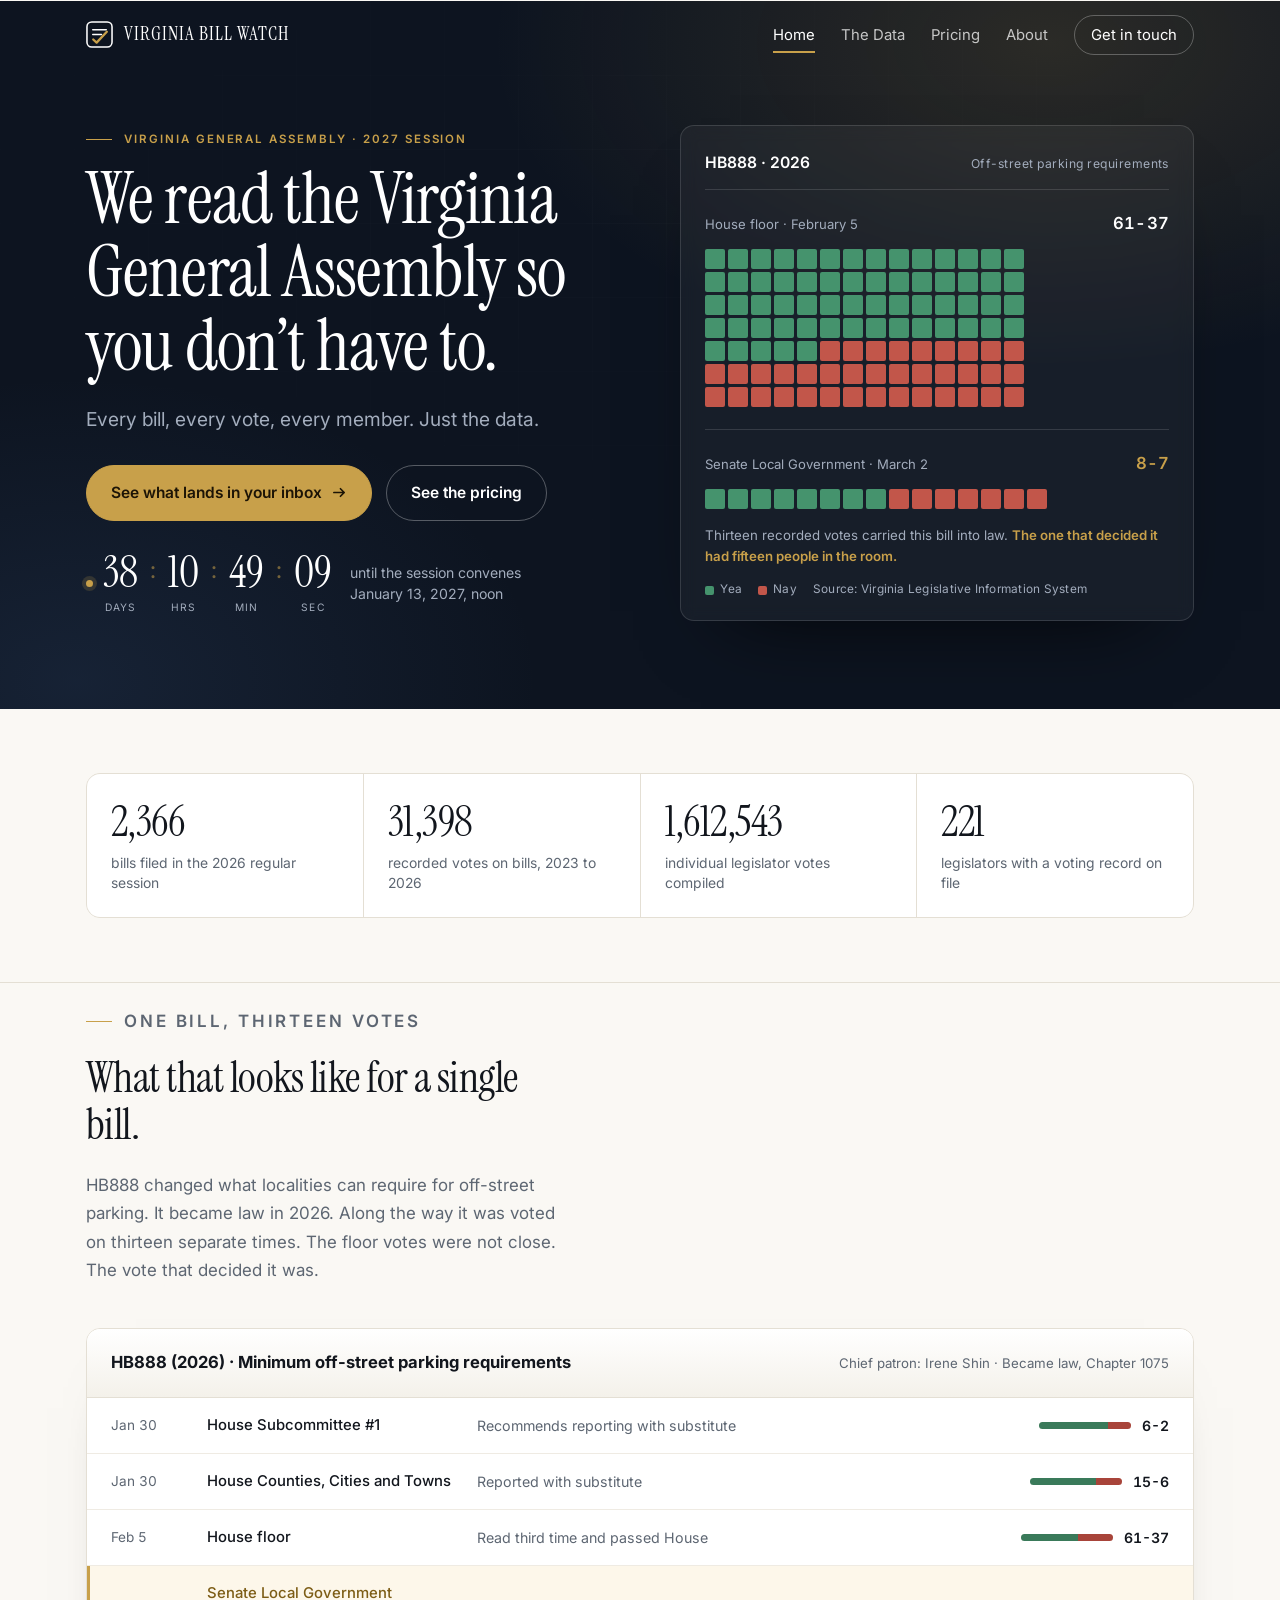
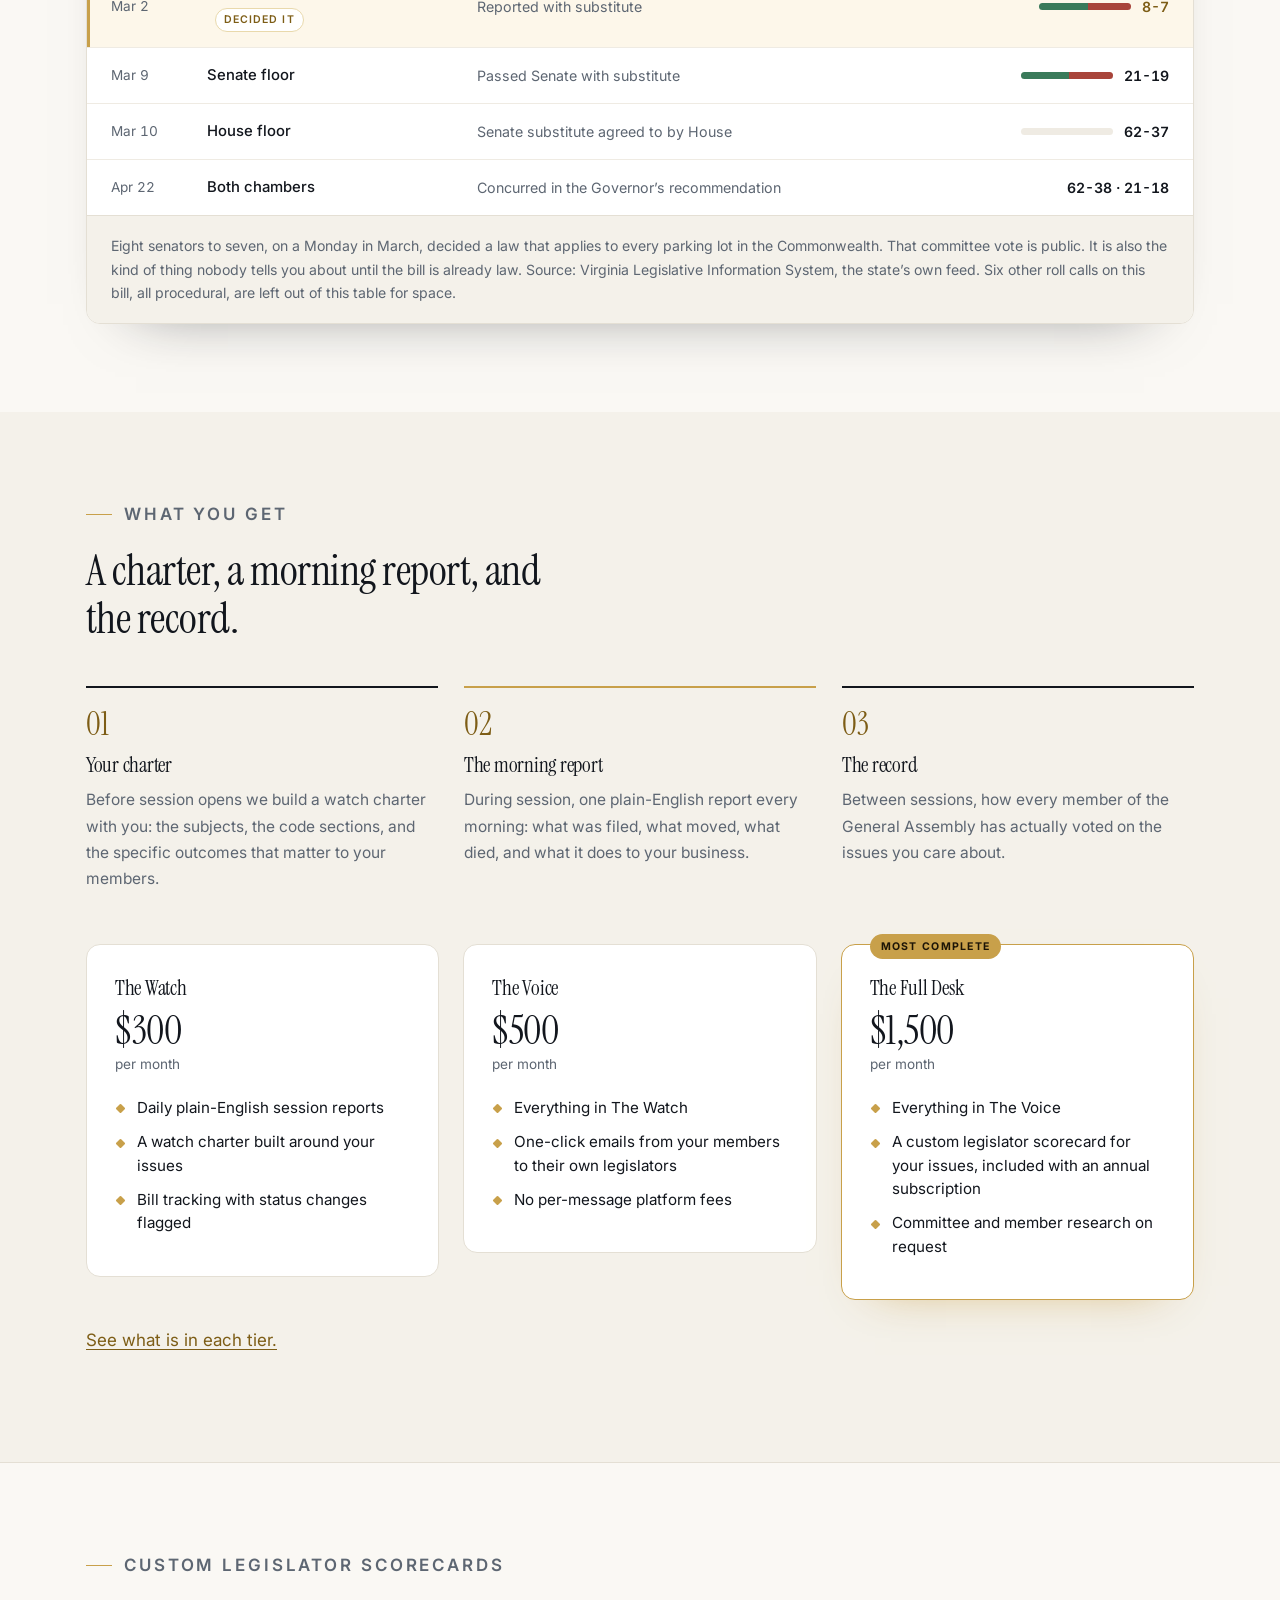
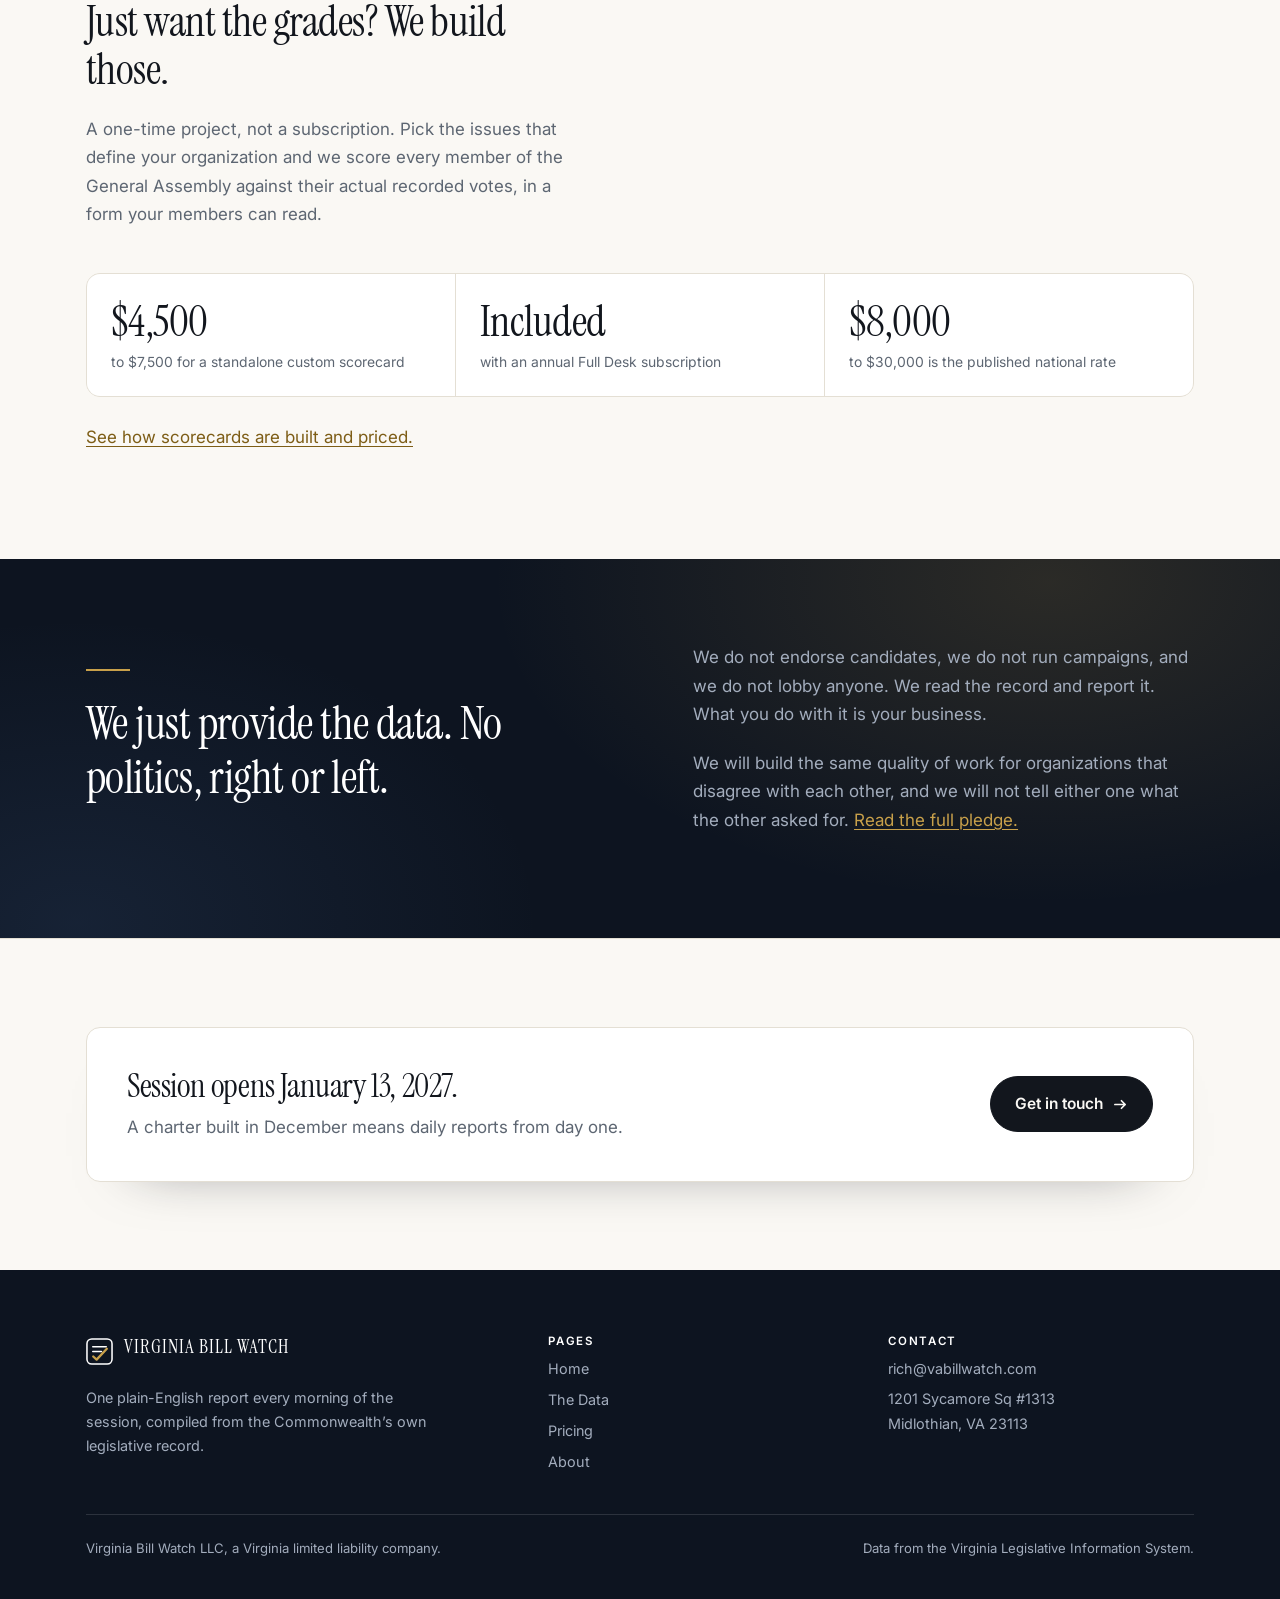
==== index.html @ e074b282 "Virginia Bill Watch website" ====
<!DOCTYPE html>
<html lang="en">
<head>
<meta charset="utf-8">
<meta name="viewport" content="width=device-width, initial-scale=1">
<title>Virginia Bill Watch</title>
<meta name="description" content="A plain-English report every morning of the session. Every bill, every vote, every member, compiled from the state's own legislative feed.">
<link rel="icon" href="data:image/svg+xml,%3Csvg xmlns='http://www.w3.org/2000/svg' viewBox='0 0 28 28'%3E%3Crect width='28' height='28' rx='6' fill='%230d1420'/%3E%3Cpath d='M7.5 14.6 L11.5 18.6 L21 8.6' fill='none' stroke='%23c8a04a' stroke-width='2.8' stroke-linecap='round' stroke-linejoin='round'/%3E%3C/svg%3E">
<link rel="preconnect" href="https://fonts.googleapis.com">
<link rel="preconnect" href="https://fonts.gstatic.com" crossorigin>
<link href="https://fonts.googleapis.com/css2?family=Instrument+Serif:ital@0;1&family=Inter:wght@400;500;600;700&display=swap" rel="stylesheet">
<link rel="stylesheet" href="style.css?v=2">
</head>
<body>

<header class="site-head">
  <div class="wrap">
    <a class="brand" href="index.html">
      <svg width="27" height="27" viewBox="0 0 28 28" aria-hidden="true">
        <rect x="1" y="1" width="26" height="26" rx="5" fill="none" stroke="currentColor" stroke-width="1.6"/>
        <line x1="7" y1="9" x2="21" y2="9" stroke="currentColor" stroke-width="1.6" stroke-linecap="round"/>
        <line x1="7" y1="14" x2="16" y2="14" stroke="currentColor" stroke-width="1.6" stroke-linecap="round"/>
        <path d="M7.5 19.2 L11 22.4 L21.6 11.2" fill="none" stroke="#c8a04a" stroke-width="2.4" stroke-linecap="round" stroke-linejoin="round"/>
      </svg>
      <p class="wordmark">Virginia Bill Watch</p>
    </a>
    <nav class="site-nav" aria-label="Main">
      <a href="index.html" aria-current="page">Home</a>
      <a href="data.html">The Data</a>
      <a href="pricing.html">Pricing</a>
      <a href="about.html" class="nav-hide">About</a>
      <a href="mailto:rich@vabillwatch.com" class="nav-cta">Get in touch</a>
    </nav>
  </div>
</header>

<section class="hero">
  <div class="wrap">
    <div class="hero-grid">

      <div>
        <p class="eyebrow" data-reveal style="--d:0">Virginia General Assembly &middot; 2027 session</p>
        <h1 data-reveal style="--d:1">We read the Virginia General Assembly so you don&rsquo;t have to.</h1>
        <p class="lede" data-reveal style="--d:2">Every bill, every vote, every member. Just the data.</p>

        <div class="hero-actions" data-reveal style="--d:3">
          <a class="button" href="data.html">See what lands in your inbox
            <svg width="15" height="15" viewBox="0 0 16 16" aria-hidden="true"><path d="M2 8h11M9 4l4 4-4 4" fill="none" stroke="currentColor" stroke-width="1.8" stroke-linecap="round" stroke-linejoin="round"/></svg>
          </a>
          <a class="button button--ghost" href="pricing.html">See the pricing</a>
        </div>

        <div class="countdown countdown--big" data-reveal style="--d:4">
          <span class="dot" aria-hidden="true"></span>
          <span class="countdown-days" data-gavel="2027-01-13T12:00:00-05:00" role="timer">
            <span class="tick-cell"><b data-t="d">&nbsp;</b><i>days</i></span>
            <span class="tick-sep" aria-hidden="true">:</span>
            <span class="tick-cell"><b data-t="h">&nbsp;</b><i>hrs</i></span>
            <span class="tick-sep" aria-hidden="true">:</span>
            <span class="tick-cell"><b data-t="m">&nbsp;</b><i>min</i></span>
            <span class="tick-sep" aria-hidden="true">:</span>
            <span class="tick-cell"><b data-t="s">&nbsp;</b><i>sec</i></span>
            <span class="tick-caption">until the session convenes<br>January 13, 2027, noon</span>
          </span>
        </div>
      </div>

      <div class="votecard" data-reveal style="--d:3">
        <div class="votecard-head">
          <strong>HB888 &middot; 2026</strong>
          <span>Off-street parking requirements</span>
        </div>

        <div class="vote-block">
          <div class="vb-top">
            <span class="vb-where">House floor &middot; February 5</span>
            <span class="vb-tally">61-37</span>
          </div>
          <div class="wall wall--big" data-yea="61" data-nay="37" role="img"
               aria-label="House floor vote: 61 yea, 37 nay"></div>
        </div>

        <div class="vote-block is-decisive">
          <div class="vb-top">
            <span class="vb-where">Senate Local Government &middot; March 2</span>
            <span class="vb-tally">8-7</span>
          </div>
          <div class="wall wall--small" data-yea="8" data-nay="7" role="img"
               aria-label="Senate Local Government committee vote: 8 yea, 7 nay"></div>
        </div>

        <p class="vote-note">Thirteen recorded votes carried this bill into law.
          <b>The one that decided it had fifteen people in the room.</b></p>

        <div class="vote-key">
          <span><i style="background:#45936d" aria-hidden="true"></i>Yea</span>
          <span><i style="background:#c2564a" aria-hidden="true"></i>Nay</span>
          <span>Source: Virginia Legislative Information System</span>
        </div>
      </div>

    </div>
  </div>
</section>

<section class="band band--paper band--tight">
  <div class="wrap">
    <div class="stats" data-reveal>
      <div class="stat"><b data-count="2366">2,366</b><span>bills filed in the 2026 regular session</span></div>
      <div class="stat"><b data-count="31398">31,398</b><span>recorded votes on bills, 2023 to 2026</span></div>
      <div class="stat"><b data-count="1612543">1,612,543</b><span>individual legislator votes compiled</span></div>
      <div class="stat"><b data-count="221">221</b><span>legislators with a voting record on file</span></div>
    </div>
  </div>
</section>

<section class="band band--paper" style="padding-top:24px">
  <div class="wrap">

    <div class="section-head" data-reveal>
      <p class="eyebrow">One bill, thirteen votes</p>
      <h2>What that looks like for a single bill.</h2>
      <p>HB888 changed what localities can require for off-street parking. It became
      law in 2026. Along the way it was voted on thirteen separate times. The floor
      votes were not close. The vote that decided it was.</p>
    </div>

    <div class="ledger" data-reveal>
      <div class="ledger-head">
        <strong>HB888 (2026) &middot; Minimum off-street parking requirements</strong>
        <span>Chief patron: Irene Shin &middot; Became law, Chapter 1075</span>
      </div>

      <div class="lrow">
        <span class="l-date">Jan 30</span>
        <span class="l-where">House Subcommittee #1</span>
        <span class="l-what">Recommends reporting with substitute</span>
        <span class="l-vote"><span class="bar"><i class="y" style="--w:75%"></i><i class="n" style="--w:25%"></i></span><span class="l-num">6-2</span></span>
      </div>

      <div class="lrow">
        <span class="l-date">Jan 30</span>
        <span class="l-where">House Counties, Cities and Towns</span>
        <span class="l-what">Reported with substitute</span>
        <span class="l-vote"><span class="bar"><i class="y" style="--w:71.4%"></i><i class="n" style="--w:28.6%"></i></span><span class="l-num">15-6</span></span>
      </div>

      <div class="lrow">
        <span class="l-date">Feb 5</span>
        <span class="l-where">House floor</span>
        <span class="l-what">Read third time and passed House</span>
        <span class="l-vote"><span class="bar"><i class="y" style="--w:62.2%"></i><i class="n" style="--w:37.8%"></i></span><span class="l-num">61-37</span></span>
      </div>

      <div class="lrow is-decisive">
        <span class="l-date">Mar 2</span>
        <span class="l-where">Senate Local Government <span class="l-flag">Decided it</span></span>
        <span class="l-what">Reported with substitute</span>
        <span class="l-vote"><span class="bar"><i class="y" style="--w:53.3%"></i><i class="n" style="--w:46.7%"></i></span><span class="l-num">8-7</span></span>
      </div>

      <div class="lrow">
        <span class="l-date">Mar 9</span>
        <span class="l-where">Senate floor</span>
        <span class="l-what">Passed Senate with substitute</span>
        <span class="l-vote"><span class="bar"><i class="y" style="--w:52.5%"></i><i class="n" style="--w:47.5%"></i></span><span class="l-num">21-19</span></span>
      </div>

      <div class="lrow">
        <span class="l-date">Mar 10</span>
        <span class="l-where">House floor</span>
        <span class="l-what">Senate substitute agreed to by House</span>
        <span class="l-vote"><span class="bar"><i class="y" style="--w:62.6%"></i><i class="n" style="--w:37.4%"></i></span><span class="l-num">62-37</span></span>
      </div>

      <div class="lrow">
        <span class="l-date">Apr 22</span>
        <span class="l-where">Both chambers</span>
        <span class="l-what">Concurred in the Governor&rsquo;s recommendation</span>
        <span class="l-vote"><span class="l-num">62-38 &middot; 21-18</span></span>
      </div>

      <p class="ledger-note">Eight senators to seven, on a Monday in March, decided a
      law that applies to every parking lot in the Commonwealth. That committee vote
      is public. It is also the kind of thing nobody tells you about until the bill is
      already law. Source: Virginia Legislative Information System, the state&rsquo;s own
      feed. Six other roll calls on this bill, all procedural, are left out of this
      table for space.</p>
    </div>

  </div>
</section>

<section class="band band--panel">
  <div class="wrap">

    <div class="section-head" data-reveal>
      <p class="eyebrow">What you get</p>
      <h2>A charter, a morning report, and the record.</h2>
    </div>

    <div class="steps">
      <div class="step" data-reveal style="--d:0">
        <span class="step-n">01</span>
        <h3>Your charter</h3>
        <p>Before session opens we build a watch charter with you: the subjects, the
        code sections, and the specific outcomes that matter to your members.</p>
      </div>
      <div class="step" data-reveal style="--d:1">
        <span class="step-n">02</span>
        <h3>The morning report</h3>
        <p>During session, one plain-English report every morning: what was filed,
        what moved, what died, and what it does to your business.</p>
      </div>
      <div class="step" data-reveal style="--d:2">
        <span class="step-n">03</span>
        <h3>The record</h3>
        <p>Between sessions, how every member of the General Assembly has actually
        voted on the issues you care about.</p>
      </div>
    </div>

    <div class="tiers" style="margin-top:52px">
      <div class="tier" data-reveal style="--d:0">
        <h3>The Watch</h3>
        <span class="price">$300</span>
        <span class="per">per month</span>
        <ul>
          <li>Daily plain-English session reports</li>
          <li>A watch charter built around your issues</li>
          <li>Bill tracking with status changes flagged</li>
        </ul>
      </div>
      <div class="tier" data-reveal style="--d:1">
        <h3>The Voice</h3>
        <span class="price">$500</span>
        <span class="per">per month</span>
        <ul>
          <li>Everything in The Watch</li>
          <li>One-click emails from your members to their own legislators</li>
          <li>No per-message platform fees</li>
        </ul>
      </div>
      <div class="tier feature" data-reveal style="--d:2">
        <h3>The Full Desk</h3>
        <span class="price">$1,500</span>
        <span class="per">per month</span>
        <ul>
          <li>Everything in The Voice</li>
          <li>A custom legislator scorecard for your issues, included with an annual subscription</li>
          <li>Committee and member research on request</li>
        </ul>
      </div>
    </div>

    <p style="margin-top:26px" data-reveal><a href="pricing.html">See what is in each tier.</a></p>

  </div>
</section>

<section class="band band--paper">
  <div class="wrap">
    <div class="section-head" data-reveal>
      <p class="eyebrow">Custom legislator scorecards</p>
      <h2>Just want the grades? We build those.</h2>
      <p>A one-time project, not a subscription. Pick the issues that define your
      organization and we score every member of the General Assembly against their
      actual recorded votes, in a form your members can read.</p>
    </div>

    <div class="stats" data-reveal>
      <div class="stat"><b>$4,500</b><span>to $7,500 for a standalone custom scorecard</span></div>
      <div class="stat"><b>Included</b><span>with an annual Full Desk subscription</span></div>
      <div class="stat"><b>$8,000</b><span>to $30,000 is the published national rate</span></div>
    </div>

    <p style="margin-top:26px" data-reveal><a href="pricing.html">See how scorecards are built and priced.</a></p>
  </div>
</section>

<section class="band band--dark">
  <div class="wrap">
    <div class="pledge-grid">
      <div data-reveal>
        <div class="pledge-rule"></div>
        <p class="pledge-quote">We just provide the data. No politics, right or left.</p>
      </div>
      <div data-reveal style="--d:1">
        <p class="pledge-body">We do not endorse candidates, we do not run campaigns,
        and we do not lobby anyone. We read the record and report it. What you do with
        it is your business.</p>
        <p class="pledge-body">We will build the same quality of work for organizations
        that disagree with each other, and we will not tell either one what the other
        asked for. <a href="about.html">Read the full pledge.</a></p>
      </div>
    </div>
  </div>
</section>

<section class="band band--paper">
  <div class="wrap">
    <div class="cta-band" data-reveal>
      <div>
        <h2>Session opens January 13, 2027.</h2>
        <p>A charter built in December means daily reports from day one.</p>
      </div>
      <div><a class="button button--ink" href="mailto:rich@vabillwatch.com">Get in touch
        <svg width="15" height="15" viewBox="0 0 16 16" aria-hidden="true"><path d="M2 8h11M9 4l4 4-4 4" fill="none" stroke="currentColor" stroke-width="1.8" stroke-linecap="round" stroke-linejoin="round"/></svg>
      </a></div>
    </div>
  </div>
</section>

<footer class="site-foot">
  <div class="wrap">
    <div class="foot-grid">
      <div>
        <a class="brand" href="index.html">
          <svg width="27" height="27" viewBox="0 0 28 28" aria-hidden="true">
            <rect x="1" y="1" width="26" height="26" rx="5" fill="none" stroke="currentColor" stroke-width="1.6"/>
            <line x1="7" y1="9" x2="21" y2="9" stroke="currentColor" stroke-width="1.6" stroke-linecap="round"/>
            <line x1="7" y1="14" x2="16" y2="14" stroke="currentColor" stroke-width="1.6" stroke-linecap="round"/>
            <path d="M7.5 19.2 L11 22.4 L21.6 11.2" fill="none" stroke="#c8a04a" stroke-width="2.4" stroke-linecap="round" stroke-linejoin="round"/>
          </svg>
          <p class="wordmark">Virginia Bill Watch</p>
        </a>
        <p>One plain-English report every morning of the session, compiled from
        the Commonwealth&rsquo;s own legislative record.</p>
      </div>
      <div>
        <p class="foot-title">Pages</p>
        <div class="foot-nav">
          <a href="index.html">Home</a>
          <a href="data.html">The Data</a>
          <a href="pricing.html">Pricing</a>
          <a href="about.html">About</a>
        </div>
      </div>
      <div>
        <p class="foot-title">Contact</p>
        <p><a href="mailto:rich@vabillwatch.com">rich@vabillwatch.com</a></p>
        <p>1201 Sycamore Sq #1313<br>Midlothian, VA 23113</p>
      </div>
    </div>
    <div class="foot-legal">
      <span>Virginia Bill Watch LLC, a Virginia limited liability company.</span>
      <span>Data from the Virginia Legislative Information System.</span>
    </div>
  </div>
</footer>

<script src="app.js" defer></script>
</body>
</html>
---- style.css ----
/* Virginia Bill Watch
   Hand-built design system. No frameworks, no templates.
   Ink and parchment, capitol brass, and the roll call in green and red. */

:root {
  /* surfaces */
  --navy:     #0d1420;
  --navy-2:   #131c2a;
  --paper:    #faf8f4;
  --panel:    #ffffff;
  --panel-2:  #f4f1ea;

  /* ink */
  --ink:      #12161d;
  --ink-2:    #333c49;
  --muted:    #5d6672;
  --on-dark:  #eef1f6;
  --muted-d:  #a3adbd;

  /* lines */
  --line:     #e4dfd4;
  --line-2:   #efebe3;
  --line-d:   rgba(255,255,255,0.13);

  /* accent */
  --brass:    #c8a04a;
  --brass-lo: #e9d9ac;
  --brass-ink:#7d5d16;

  /* the vote */
  --yea:      #3a7a5a;
  --nay:      #a8443a;

  --measure:  66ch;
  --maxw:     1160px;
  --r:        14px;
  --r-sm:     8px;
  --ease:     cubic-bezier(.22,.61,.36,1);
  --head-h:   70px;
}

*, *::before, *::after { box-sizing: border-box; }
html { -webkit-text-size-adjust: 100%; scroll-behavior: smooth; }

body {
  margin: 0;
  background: var(--paper);
  color: var(--ink);
  font-family: Inter, -apple-system, BlinkMacSystemFont, "Segoe UI", Helvetica, Arial, sans-serif;
  font-size: 17px;
  line-height: 1.68;
  -webkit-font-smoothing: antialiased;
  text-rendering: optimizeLegibility;
}

.display, h1, h2, h3, .wordmark, .price, .stat b, .step-n, .pledge-quote {
  font-family: "Instrument Serif", "Source Serif 4", Georgia, "Times New Roman", serif;
  font-weight: 400;
  letter-spacing: -0.012em;
}

h1 { font-size: clamp(2.7rem, 6.1vw, 4.5rem); line-height: 1.02; margin: 0 0 0.32em; }
h2 { font-size: clamp(1.95rem, 3.5vw, 2.7rem); line-height: 1.1;  margin: 0 0 0.5em; }
h3 { font-size: 1.34rem; line-height: 1.25; margin: 0 0 0.4em; }

p, ul, ol { max-width: var(--measure); }
p { margin: 0 0 1.15em; }

a { color: var(--brass-ink); text-decoration: underline; text-underline-offset: 3px; text-decoration-thickness: 1px; transition: color .2s var(--ease); }
a:hover { color: var(--ink); }
:focus-visible { outline: 2px solid var(--brass); outline-offset: 3px; border-radius: 3px; }

.wrap { width: 100%; max-width: var(--maxw); margin: 0 auto; padding: 0 26px; }
.narrow { max-width: 760px; }

.eyebrow {
  display: flex; align-items: center; gap: 12px;
  font-family: Inter, sans-serif;
  font-size: 0.72rem; font-weight: 600;
  letter-spacing: 0.17em; text-transform: uppercase;
  color: var(--brass-ink);
  margin: 0 0 1.1em;
}
.eyebrow::before { content: ""; width: 26px; height: 1px; background: var(--brass); flex: none; }
.on-dark .eyebrow, .hero .eyebrow, .pagehead .eyebrow { color: var(--brass); }

.lede { font-size: 1.2rem; line-height: 1.55; color: var(--muted); max-width: 54ch; }
.hero .lede, .pagehead .lede { color: var(--muted-d); }

/* ============ header ============ */

.site-head {
  position: sticky; top: 0; z-index: 60;
  background: transparent;
  border-bottom: 1px solid transparent;
  transition: background .35s var(--ease), border-color .35s var(--ease), box-shadow .35s var(--ease);
}
.site-head .wrap {
  height: var(--head-h);
  display: flex; align-items: center; justify-content: space-between; gap: 20px;
}
.site-head.is-stuck {
  background: rgba(250,248,244,0.88);
  -webkit-backdrop-filter: saturate(180%) blur(12px);
  backdrop-filter: saturate(180%) blur(12px);
  border-bottom-color: var(--line);
  box-shadow: 0 10px 30px -26px rgba(18,22,29,.5);
}

.brand { display: flex; align-items: center; gap: 11px; text-decoration: none; color: #fff; transition: color .35s var(--ease); }
.site-head.is-stuck .brand { color: var(--ink); }
.brand:hover { color: inherit; }
.brand svg { display: block; flex: none; }
.wordmark { margin: 0; font-size: 1.16rem; letter-spacing: 0.055em; text-transform: uppercase; }

.site-nav { display: flex; align-items: center; gap: 26px; font-size: 0.93rem; }
.site-nav a { color: rgba(255,255,255,0.74); text-decoration: none; position: relative; padding: 4px 0; transition: color .25s var(--ease); }
.site-nav a::after {
  content: ""; position: absolute; left: 0; right: 0; bottom: -2px; height: 2px;
  background: var(--brass); transform: scaleX(0); transform-origin: left;
  transition: transform .3s var(--ease);
}
.site-nav a:hover { color: #fff; }
.site-nav a:hover::after, .site-nav a[aria-current="page"]::after { transform: scaleX(1); }
.site-nav a[aria-current="page"] { color: #fff; }
.site-head.is-stuck .site-nav a { color: var(--muted); }
.site-head.is-stuck .site-nav a:hover,
.site-head.is-stuck .site-nav a[aria-current="page"] { color: var(--ink); }
.site-nav .nav-cta {
  border: 1px solid rgba(255,255,255,0.28); border-radius: 100px; padding: 7px 16px; color: #fff;
  transition: background .25s var(--ease), border-color .25s var(--ease), color .25s var(--ease);
}
.site-nav .nav-cta::after { display: none; }
.site-nav .nav-cta:hover { background: var(--brass); border-color: var(--brass); color: #1c1406; }
.site-head.is-stuck .nav-cta { border-color: var(--line); color: var(--ink); }
.site-head.is-stuck .nav-cta:hover { background: var(--ink); border-color: var(--ink); color: var(--paper); }

/* ============ dark bands ============ */

.hero, .pagehead, .band--dark, .site-foot {
  background: var(--navy);
  color: var(--on-dark);
  position: relative;
  overflow: hidden;
}
.hero::before, .pagehead::before, .band--dark::before {
  content: ""; position: absolute; inset: 0; pointer-events: none;
  background:
    radial-gradient(900px 520px at 82% 6%, rgba(200,160,74,0.16), transparent 62%),
    radial-gradient(700px 460px at 6% 96%, rgba(80,120,180,0.14), transparent 66%);
}
.hero::after, .pagehead::after {
  content: ""; position: absolute; inset: 0; pointer-events: none; opacity: .5;
  background-image:
    linear-gradient(rgba(255,255,255,.028) 1px, transparent 1px),
    linear-gradient(90deg, rgba(255,255,255,.028) 1px, transparent 1px);
  background-size: 74px 74px;
  -webkit-mask-image: radial-gradient(80% 70% at 50% 30%, #000, transparent 78%);
  mask-image: radial-gradient(80% 70% at 50% 30%, #000, transparent 78%);
}
.hero .wrap, .pagehead .wrap, .band--dark .wrap { position: relative; z-index: 1; }
.hero h1, .pagehead h1, .band--dark h2 { color: #fff; }

.hero { padding: calc(var(--head-h) + 54px) 0 88px; margin-top: calc(var(--head-h) * -1); }
.pagehead { padding: calc(var(--head-h) + 52px) 0 62px; margin-top: calc(var(--head-h) * -1); }
.pagehead h1 { max-width: 20ch; }

.hero-grid { display: grid; grid-template-columns: 1.02fr 0.98fr; gap: 60px; align-items: center; }
.hero h1 { max-width: 15ch; }

.hero-actions { display: flex; flex-wrap: wrap; gap: 14px; margin: 30px 0 22px; }

.button {
  display: inline-flex; align-items: center; gap: 10px;
  background: var(--brass); color: #1c1406;
  padding: 14px 24px; border-radius: 100px;
  font-size: 0.97rem; font-weight: 600; text-decoration: none;
  border: 1px solid var(--brass);
  transition: transform .25s var(--ease), box-shadow .25s var(--ease), background .25s var(--ease);
}
.button:hover { background: #d9b463; color: #1c1406; transform: translateY(-2px); box-shadow: 0 14px 28px -16px rgba(200,160,74,.75); }
.button svg { transition: transform .25s var(--ease); }
.button:hover svg { transform: translateX(3px); }
.button--ghost { background: transparent; color: #fff; border-color: rgba(255,255,255,0.3); }
.button--ghost:hover { background: rgba(255,255,255,0.08); color: #fff; border-color: rgba(255,255,255,0.55); box-shadow: none; }
.button--ink { background: var(--ink); border-color: var(--ink); color: var(--paper); }
.button--ink:hover { background: var(--brass-ink); border-color: var(--brass-ink); color: #fff; box-shadow: 0 14px 28px -18px rgba(18,22,29,.8); }

.countdown {
  font-size: 0.9rem; color: var(--muted-d);
  display: flex; align-items: center; gap: 10px; flex-wrap: wrap;
}
.countdown .dot { width: 7px; height: 7px; border-radius: 50%; background: var(--brass); flex: none; box-shadow: 0 0 0 4px rgba(200,160,74,.18); }
.countdown b { color: #fff; font-weight: 600; font-variant-numeric: tabular-nums; }
.countdown-days::before { content: "\00B7"; margin-right: 8px; opacity: .55; }

.countdown--big { margin-top: 30px; align-items: center; }
.countdown--big .countdown-days { display: flex; align-items: center; gap: 12px; flex-wrap: wrap; }
.countdown--big .countdown-days::before { display: none; }
.tick-cell { display: flex; flex-direction: column; align-items: center; min-width: 2.1em; }
.tick-cell b {
  font-family: "Instrument Serif", "Source Serif 4", Georgia, "Times New Roman", serif;
  font-weight: 400; font-size: clamp(2rem, 3.4vw, 2.9rem); line-height: 1;
}
.tick-cell i { font-style: normal; font-size: 0.64rem; letter-spacing: 0.1em; text-transform: uppercase; color: var(--muted-d); margin-top: 5px; }
.tick-sep { color: var(--brass); opacity: 0.55; font-size: 1.5rem; align-self: flex-start; line-height: 1.6; }
.countdown--big .tick-caption { font-size: 0.88rem; line-height: 1.45; margin-left: 6px; }

/* ============ the vote card (signature) ============ */

.votecard {
  background: rgba(255,255,255,0.045);
  border: 1px solid var(--line-d);
  border-radius: var(--r);
  padding: 24px 24px 20px;
  -webkit-backdrop-filter: blur(8px); backdrop-filter: blur(8px);
  box-shadow: 0 40px 80px -50px rgba(0,0,0,.9);
}
.votecard-head { display: flex; justify-content: space-between; align-items: baseline; gap: 14px; border-bottom: 1px solid var(--line-d); padding-bottom: 13px; margin-bottom: 20px; }
.votecard-head strong { font-size: 0.98rem; color: #fff; font-weight: 600; white-space: nowrap; }
.votecard-head span { font-size: 0.76rem; color: var(--muted-d); letter-spacing: .04em; }

.vote-block + .vote-block { margin-top: 22px; padding-top: 20px; border-top: 1px solid var(--line-d); }
.vote-block .vb-top { display: flex; justify-content: space-between; align-items: baseline; gap: 12px; margin-bottom: 11px; }
.vote-block .vb-where { font-size: 0.82rem; color: var(--muted-d); }
.vote-block .vb-tally { font-size: 1.04rem; font-weight: 600; color: #fff; font-variant-numeric: tabular-nums; letter-spacing: .01em; }
.vote-block.is-decisive .vb-tally { color: var(--brass); }

.wall { --sq: 20px; display: grid; gap: 3px; width: -moz-fit-content; width: fit-content; }
.wall i {
  display: block; width: var(--sq); height: var(--sq); border-radius: 2px;
  opacity: 0; transform: scale(.55);
  transition: opacity .32s var(--ease), transform .32s var(--ease);
  transition-delay: calc(var(--i, 0) * 9ms);
}
.wall.is-in i { opacity: 1; transform: none; }
.wall i.y { background: #45936d; }
.wall i.n { background: #c2564a; }
.wall i.o { background: rgba(255,255,255,0.16); }
.wall--big   { grid-template-columns: repeat(14, var(--sq)); }
.wall--small { grid-template-columns: repeat(15, var(--sq)); }

.vote-note { font-size: 0.83rem; color: var(--muted-d); margin: 16px 0 0; max-width: none; line-height: 1.55; }
.vote-note b { color: var(--brass); font-weight: 600; }

.vote-key { display: flex; gap: 16px; flex-wrap: wrap; font-size: 0.74rem; color: var(--muted-d); margin-top: 14px; letter-spacing: .02em; }
.vote-key span { display: flex; align-items: center; gap: 6px; }
.vote-key i { width: 9px; height: 9px; border-radius: 2px; display: block; }

/* ============ bands + sections ============ */

.band { padding: 88px 0; }
.band--paper { background: var(--paper); }
.band--panel { background: var(--panel-2); }
.band--dark { padding: 84px 0; }
.band--tight { padding: 64px 0; }
.band + .band--paper { border-top: 1px solid var(--line); }

.section-head { max-width: 44ch; margin-bottom: 44px; }
.section-head p { color: var(--muted); font-size: 1.06rem; }

/* ============ stats ============ */

.stats {
  display: grid; grid-template-columns: repeat(auto-fit, minmax(200px, 1fr));
  gap: 1px; background: var(--line);
  border: 1px solid var(--line); border-radius: var(--r); overflow: hidden;
}
.stat { background: var(--panel); padding: 26px 24px 24px; }
.stat b { display: block; font-size: 2.7rem; line-height: 1; font-variant-numeric: tabular-nums; color: var(--ink); }
.stat span { display: block; font-size: 0.87rem; color: var(--muted); margin-top: 9px; line-height: 1.45; }
.band--dark .stats, .hero .stats { background: var(--line-d); border-color: var(--line-d); }
.band--dark .stat, .hero .stat { background: rgba(255,255,255,0.035); }
.band--dark .stat b, .hero .stat b { color: #fff; }
.band--dark .stat span, .hero .stat span { color: var(--muted-d); }

/* ============ the ledger ============ */

.ledger {
  background: var(--panel); border: 1px solid var(--line);
  border-radius: var(--r); overflow: hidden;
  box-shadow: 0 30px 60px -50px rgba(18,22,29,.6);
}
.ledger-head {
  display: flex; flex-wrap: wrap; justify-content: space-between; align-items: baseline; gap: 8px 20px;
  padding: 20px 24px; border-bottom: 1px solid var(--line); background: linear-gradient(var(--panel), var(--panel-2));
}
.ledger-head strong { font-size: 1.04rem; }
.ledger-head span { font-size: 0.83rem; color: var(--muted); }

.lrow {
  display: grid; grid-template-columns: 76px minmax(190px, 250px) 1fr 176px; gap: 20px;
  align-items: center; padding: 15px 24px;
  border-bottom: 1px solid var(--line-2);
  transition: background .25s var(--ease);
}
.lrow:last-of-type { border-bottom: 0; }
.lrow--novote { grid-template-columns: 76px minmax(190px, 250px) 1fr; }
.lrow:hover { background: #fcfaf5; }
.lrow .l-date { font-size: 0.85rem; color: var(--muted); font-variant-numeric: tabular-nums; white-space: nowrap; }
.lrow .l-where { font-size: 0.93rem; font-weight: 500; }
.lrow .l-what { font-size: 0.89rem; color: var(--muted); }
.lrow .l-vote { display: flex; align-items: center; gap: 11px; justify-content: flex-end; }
.l-num { font-size: 0.88rem; font-weight: 600; font-variant-numeric: tabular-nums; white-space: nowrap; }
.bar { width: 92px; height: 7px; border-radius: 4px; background: var(--line-2); display: flex; overflow: hidden; flex: none; }
.bar i { display: block; height: 100%; width: 0; transition: width .9s var(--ease); }
.bar.is-in i { width: var(--w); }
.bar .y { background: var(--yea); }
.bar .n { background: var(--nay); }

.lrow.is-decisive { background: #fdf7ea; box-shadow: inset 3px 0 0 var(--brass); }
.lrow.is-decisive:hover { background: #fcf3df; }
.lrow.is-decisive .l-where { color: var(--brass-ink); }
.lrow.is-decisive .l-num { color: var(--brass-ink); }
.l-flag {
  display: inline-block; margin-left: 8px; font-size: 0.66rem; font-weight: 600;
  letter-spacing: .1em; text-transform: uppercase; color: var(--brass-ink);
  border: 1px solid var(--brass-lo); border-radius: 100px; padding: 2px 8px; background: #fff;
}
.ledger-note {
  font-size: 0.88rem; color: var(--muted); max-width: none;
  border-top: 1px solid var(--line); padding: 18px 24px; margin: 0; background: var(--panel-2);
}

/* ============ steps ============ */

.steps { display: grid; grid-template-columns: repeat(auto-fit, minmax(260px, 1fr)); gap: 26px; }
.step { border-top: 2px solid var(--ink); padding-top: 20px; }
.step:nth-child(2) { border-top-color: var(--brass); }
.step-n { display: block; font-size: 2rem; color: var(--brass-ink); line-height: 1; margin-bottom: 12px; font-variant-numeric: tabular-nums; }
.step p { font-size: 0.97rem; color: var(--muted); margin-bottom: 0; }

/* ============ tiers ============ */

.tiers { display: grid; grid-template-columns: repeat(auto-fit, minmax(268px, 1fr)); gap: 24px; align-items: start; }
.tier {
  background: var(--panel); border: 1px solid var(--line); border-radius: var(--r);
  padding: 30px 28px; position: relative;
  transition: transform .4s var(--ease), box-shadow .4s var(--ease), border-color .4s var(--ease);
}
.tier:hover { transform: translateY(-5px); box-shadow: 0 26px 54px -34px rgba(18,22,29,.5); border-color: #d9d1c1; }
.tier h3 { margin-top: 0; }
.tier .price { display: block; font-size: 2.5rem; line-height: 1; font-variant-numeric: tabular-nums; margin: 6px 0 3px; }
.tier .per { display: block; font-size: 0.85rem; color: var(--muted); margin-bottom: 20px; }
.tier ul { list-style: none; margin: 0; padding: 0; font-size: 0.95rem; }
.tier li { position: relative; padding-left: 22px; margin-bottom: 0.7em; line-height: 1.55; }
.tier li::before {
  content: ""; position: absolute; left: 2px; top: 0.62em;
  width: 7px; height: 7px; background: var(--brass); transform: rotate(45deg); border-radius: 1px;
}
.tier.feature { border-color: var(--brass); box-shadow: 0 20px 46px -34px rgba(200,160,74,.85); }
.tier.feature::before {
  content: "Most complete"; position: absolute; top: -11px; left: 28px;
  background: var(--brass); color: #1c1406;
  font-family: Inter, sans-serif; font-size: 0.66rem; font-weight: 700;
  letter-spacing: .12em; text-transform: uppercase;
  padding: 4px 11px; border-radius: 100px;
}

/* ============ pledge ============ */

.pledge-quote {
  font-size: clamp(1.9rem, 3.9vw, 2.9rem); line-height: 1.16; color: #fff;
  max-width: 20ch; margin: 0 0 0.5em;
}
.band--dark .pledge-body { color: var(--muted-d); max-width: 58ch; }
.band--dark .pledge-body a { color: var(--brass); }
.pledge-grid { display: grid; grid-template-columns: 1.1fr 1fr; gap: 56px; align-items: center; }
.pledge-rule { width: 44px; height: 2px; background: var(--brass); margin-bottom: 26px; }

/* light-page pledge block */
.pledge {
  border-left: 3px solid var(--brass);
  padding: 6px 0 6px 24px; margin: 30px 0;
}
.pledge p { font-family: "Instrument Serif", Georgia, serif; font-size: 1.5rem; line-height: 1.3; margin-bottom: 0; }

/* ============ panels + tables (interior pages) ============ */

.panel { background: var(--panel); border: 1px solid var(--line); border-radius: var(--r); padding: 24px 26px 20px; margin: 34px 0; box-shadow: 0 26px 54px -50px rgba(18,22,29,.55); }
.panel-head { display: flex; flex-wrap: wrap; justify-content: space-between; align-items: baseline; gap: 8px 20px; border-bottom: 1px solid var(--line); padding-bottom: 13px; margin-bottom: 6px; }
.panel-head strong { font-size: 1.04rem; }
.panel-head span { font-size: 0.83rem; color: var(--muted); }
.panel p { max-width: none; }
.panel .note { font-size: 0.88rem; color: var(--muted); border-top: 1px solid var(--line-2); padding-top: 15px; margin: 16px 0 0; }

table { width: 100%; border-collapse: collapse; font-size: 0.91rem; }
thead th {
  text-align: left; font-weight: 600; font-size: 0.72rem;
  letter-spacing: 0.1em; text-transform: uppercase; color: var(--muted);
  padding: 14px 12px 9px 0; border-bottom: 1px solid var(--line); white-space: nowrap;
}
tbody td { padding: 11px 12px 11px 0; border-bottom: 1px solid var(--line-2); vertical-align: top; }
tbody tr:last-child td { border-bottom: 0; }
td.num { font-variant-numeric: tabular-nums; white-space: nowrap; }
tr.decisive td { background: #fdf7ea; }
tr.decisive td:first-child { box-shadow: inset 3px 0 0 var(--brass); }
.tablescroll { overflow-x: auto; }

.prose h2 { margin-top: 1.6em; }
.prose h2:first-child { margin-top: 0; }
.prose ul { padding-left: 1.15em; }
.prose li { margin-bottom: 0.5em; }
.rule { border: 0; border-top: 1px solid var(--line); margin: 56px 0; }

/* ============ bio ============ */

.bio { display: grid; grid-template-columns: 210px 1fr; gap: 38px; align-items: start; margin: 34px 0; }
.bio img { width: 100%; height: auto; border-radius: var(--r-sm); display: block; }
.portrait-slot {
  aspect-ratio: 4 / 5; border: 1px dashed var(--line); border-radius: var(--r-sm);
  display: flex; align-items: center; justify-content: center; text-align: center;
  font-size: 0.8rem; color: var(--muted); padding: 14px; background: var(--panel);
}

/* ============ cta ============ */

.cta-band { background: var(--panel); border: 1px solid var(--line); border-radius: var(--r); padding: 40px; display: grid; grid-template-columns: 1fr auto; gap: 30px; align-items: center; box-shadow: 0 30px 60px -52px rgba(18,22,29,.6); }
.cta-band h2 { margin-bottom: 0.25em; font-size: clamp(1.6rem, 2.6vw, 2.1rem); }
.cta-band p { color: var(--muted); margin-bottom: 0; max-width: 52ch; }

/* ============ footer ============ */

.site-foot { padding: 62px 0 40px; font-size: 0.9rem; color: var(--muted-d); }
.foot-grid { display: grid; grid-template-columns: 1.4fr 1fr 1fr; gap: 34px; position: relative; z-index: 1; }
.site-foot .brand { color: #fff; margin-bottom: 14px; }
.site-foot p { margin: 0 0 0.45em; max-width: 40ch; }
.site-foot a { color: var(--muted-d); text-decoration: none; }
.site-foot a:hover { color: var(--brass); text-decoration: underline; text-underline-offset: 3px; }
.foot-title { font-size: 0.72rem; letter-spacing: .15em; text-transform: uppercase; color: #fff; font-weight: 600; margin-bottom: 12px; }
.foot-nav { display: flex; flex-direction: column; gap: 7px; }
.foot-legal { border-top: 1px solid var(--line-d); margin-top: 40px; padding-top: 22px; font-size: 0.82rem; position: relative; z-index: 1; display: flex; flex-wrap: wrap; gap: 8px 28px; justify-content: space-between; }

/* ============ motion ============ */

[data-reveal] { opacity: 0; transform: translateY(18px); }
[data-reveal].is-in {
  opacity: 1; transform: none;
  transition: opacity .75s var(--ease), transform .75s var(--ease);
  transition-delay: calc(var(--d, 0) * 90ms);
}

/* ============ responsive ============ */

@media (max-width: 940px) {
  .hero-grid { grid-template-columns: 1fr; gap: 44px; }
  .pledge-grid { grid-template-columns: 1fr; gap: 30px; }
  .foot-grid { grid-template-columns: 1fr 1fr; }
  .cta-band { grid-template-columns: 1fr; }
  .lrow { grid-template-columns: 68px 1fr 150px; }
  .lrow .l-what { grid-column: 2 / -1; margin-top: -4px; }
}

@media (max-width: 720px) {
  body { font-size: 16px; }
  .site-nav { gap: 16px; font-size: 0.88rem; }
  .site-nav .nav-cta { display: none; }
  .hero { padding: calc(var(--head-h) + 34px) 0 62px; }
  .band { padding: 62px 0; }
  .band--dark { padding: 58px 0; }
  .hero h1 { max-width: none; }
  .wall { --sq: 14px; }
  .lrow { grid-template-columns: 1fr auto; gap: 4px 14px; padding: 14px 18px; }
  .lrow .l-date { grid-column: 1; }
  .lrow .l-vote { grid-row: 1 / span 1; grid-column: 2; }
  .lrow .l-where { grid-column: 1 / -1; }
  .lrow .l-what { grid-column: 1 / -1; margin-top: 0; }
  .ledger-head, .ledger-note { padding-left: 18px; padding-right: 18px; }
  .bio { grid-template-columns: 1fr; }
  .bio > div:first-child { max-width: 190px; }
  .foot-grid { grid-template-columns: 1fr; gap: 26px; }
  .cta-band { padding: 28px 24px; }
  .stat b { font-size: 2.3rem; }
}

@media (prefers-reduced-motion: reduce) {
  html { scroll-behavior: auto; }
  *, *::before, *::after { animation-duration: .001ms !important; transition-duration: .001ms !important; }
  [data-reveal] { opacity: 1; transform: none; }
  .wall i { opacity: 1; transform: none; }
  .bar i { width: var(--w); }
}

/* ---- small phones: the header goes to two rows so the wordmark stays whole ---- */
@media (max-width: 580px) {
  :root { --head-h: 104px; }
  .site-head .wrap { height: auto; flex-wrap: wrap; padding: 13px 26px 9px; gap: 9px; }
  .brand { width: 100%; }
  .wordmark { font-size: 1.02rem; white-space: nowrap; }
  .site-nav { width: 100%; justify-content: space-between; gap: 0; font-size: 0.86rem; }
  .site-nav a { white-space: nowrap; }
  h1 { font-size: 2.4rem; }
  h2 { font-size: 1.7rem; }
  .lede { font-size: 1.05rem; }
  .hero-actions { flex-direction: column; align-items: stretch; }
  .hero-actions .button { justify-content: center; }
  .countdown { display: grid; gap: 3px; }
  .countdown-days::before { display: none; }
  .countdown .dot { display: none; }
  .votecard { padding: 20px 18px 16px; }
  .votecard-head { flex-direction: column; gap: 3px; }
  .step-n { font-size: 1.7rem; }
  .eyebrow { font-size: 0.68rem; letter-spacing: 0.12em; }
  .eyebrow::before { display: none; }
}

/* ============ scorecard price ladder + the comparison ============ */

.block-label {
  font-family: Inter, sans-serif; font-size: 0.7rem; font-weight: 700;
  letter-spacing: 0.13em; text-transform: uppercase; color: var(--muted);
  text-align: center; margin: 0 0 16px;
}

.block-note {
  text-align: center; font-size: 0.92rem; color: var(--muted);
  margin: 0 0 18px;
}

.ladder {
  display: grid; grid-template-columns: repeat(auto-fit, minmax(212px, 1fr));
  gap: 1px; background: var(--line);
  border: 1px solid var(--line); border-radius: var(--r); overflow: hidden;
}
.lad { background: var(--panel); padding: 28px 22px 26px; text-align: center; }
.lad b {
  display: block;
  font-family: "Instrument Serif", "Source Serif 4", Georgia, "Times New Roman", serif;
  font-weight: 400; letter-spacing: -0.012em;
  font-size: 2.5rem; line-height: 1; color: var(--ink);
  font-variant-numeric: tabular-nums;
}
.lad em {
  display: block; font-style: normal;
  font-family: Inter, sans-serif; font-size: 0.7rem; font-weight: 700;
  letter-spacing: 0.11em; text-transform: uppercase; color: var(--brass);
  margin: 11px 0 9px;
}
.lad span { display: block; font-size: 0.87rem; color: var(--muted); line-height: 1.5; }

.lad-foot {
  text-align: center; font-size: 0.92rem; color: var(--muted);
  margin: 15px 0 0;
}

.vs {
  margin-top: 40px; background: var(--panel);
  border: 1px solid var(--line); border-radius: var(--r);
  padding: 28px 28px 24px;
  box-shadow: 0 30px 60px -50px rgba(18,22,29,.6);
}
.vs-title {
  font-family: Inter, sans-serif; font-size: 0.7rem; font-weight: 700;
  letter-spacing: 0.13em; text-transform: uppercase; color: var(--muted);
  margin: 0 0 20px;
}
.vs-row { margin-bottom: 20px; }
.vs-row:last-of-type { margin-bottom: 0; }
.vs-side {
  display: flex; align-items: baseline; justify-content: space-between;
  gap: 8px 18px; flex-wrap: wrap; margin-bottom: 10px;
}
.vs-who { font-size: 0.95rem; font-weight: 600; color: var(--ink); }
.vs-tag {
  display: inline-block; vertical-align: 2px;
  font-family: Inter, sans-serif; font-size: 0.6rem; font-weight: 700;
  letter-spacing: 0.12em; text-transform: uppercase;
  padding: 3px 9px; border-radius: 100px; margin-left: 7px;
}
.vs-tag--ours { background: var(--brass); color: #1c1406; }
.vs-tag--theirs { background: transparent; color: var(--muted); border: 1px solid var(--line); }
.vs-amt {
  font-family: "Instrument Serif", "Source Serif 4", Georgia, "Times New Roman", serif;
  font-weight: 400; font-size: 1.55rem; line-height: 1;
  font-variant-numeric: tabular-nums; color: var(--ink); white-space: nowrap;
}
.vs-amt--theirs { color: var(--muted); }
.vs-track {
  height: 13px; border-radius: 100px; overflow: hidden;
  background: rgba(18,22,29,0.06);
}
.vs-bar { display: block; height: 100%; width: var(--w); border-radius: 100px; }
.vs-bar--ours { background: var(--brass); }
.vs-bar--theirs { background: rgba(18,22,29,0.24); }
.vs-note {
  font-size: 0.86rem; color: var(--muted); line-height: 1.55;
  margin: 20px 0 0; padding-top: 17px; border-top: 1px solid var(--line);
}

@media (max-width: 580px) {
  .lad b { font-size: 2.1rem; }
  .vs { padding: 22px 19px 20px; }
  .vs-amt { font-size: 1.3rem; }
}
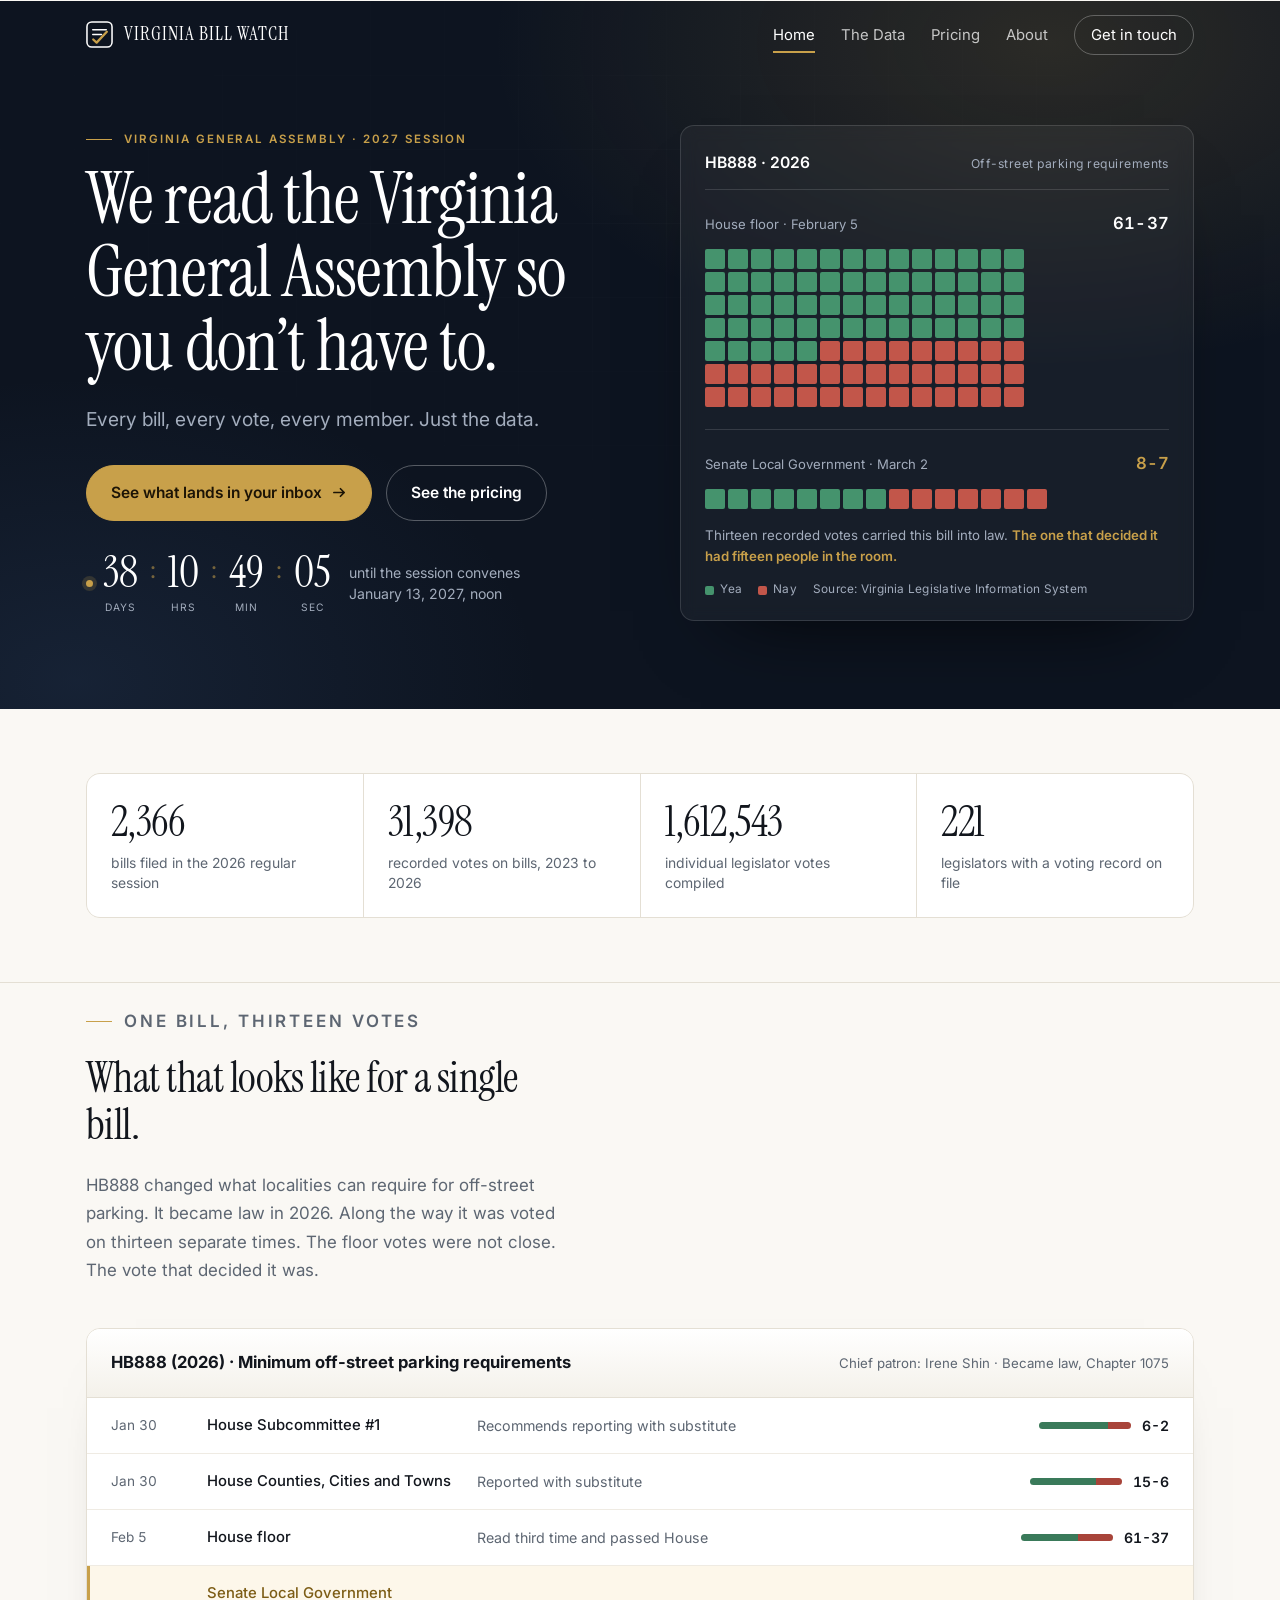
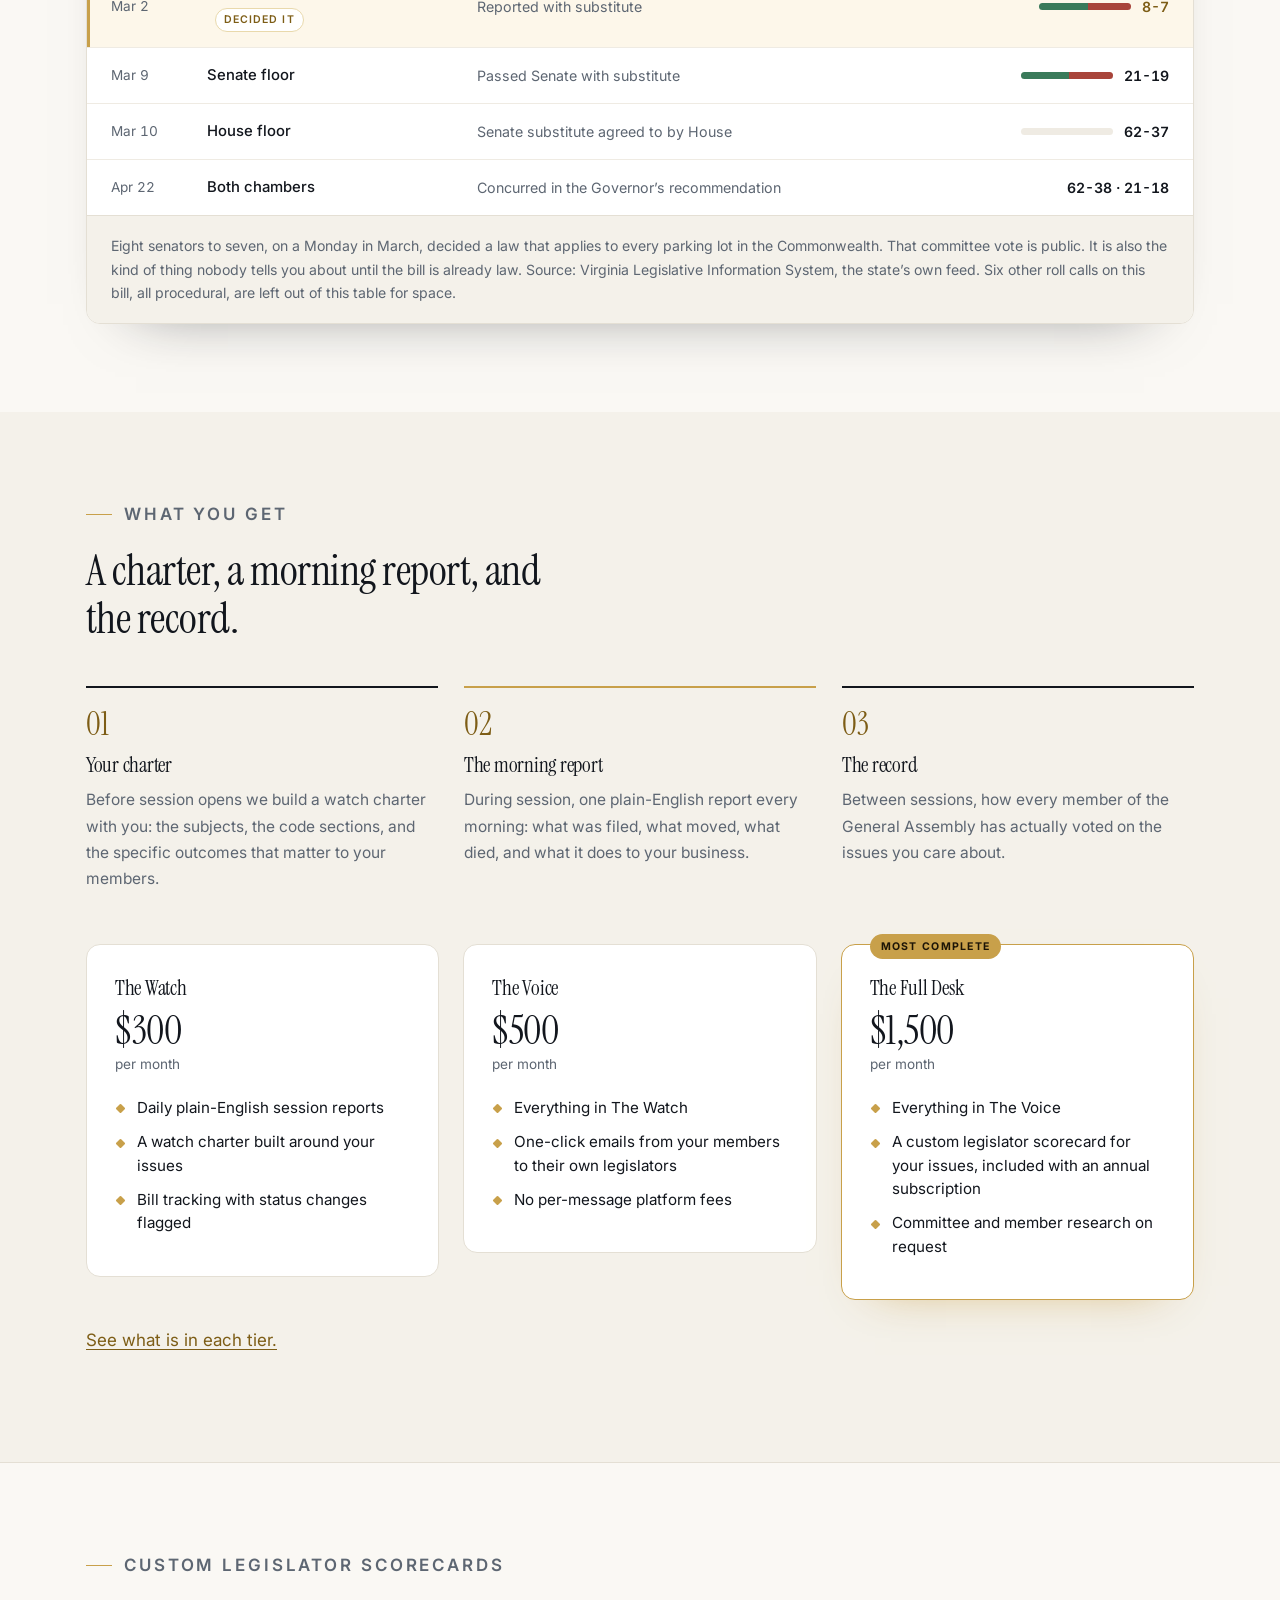
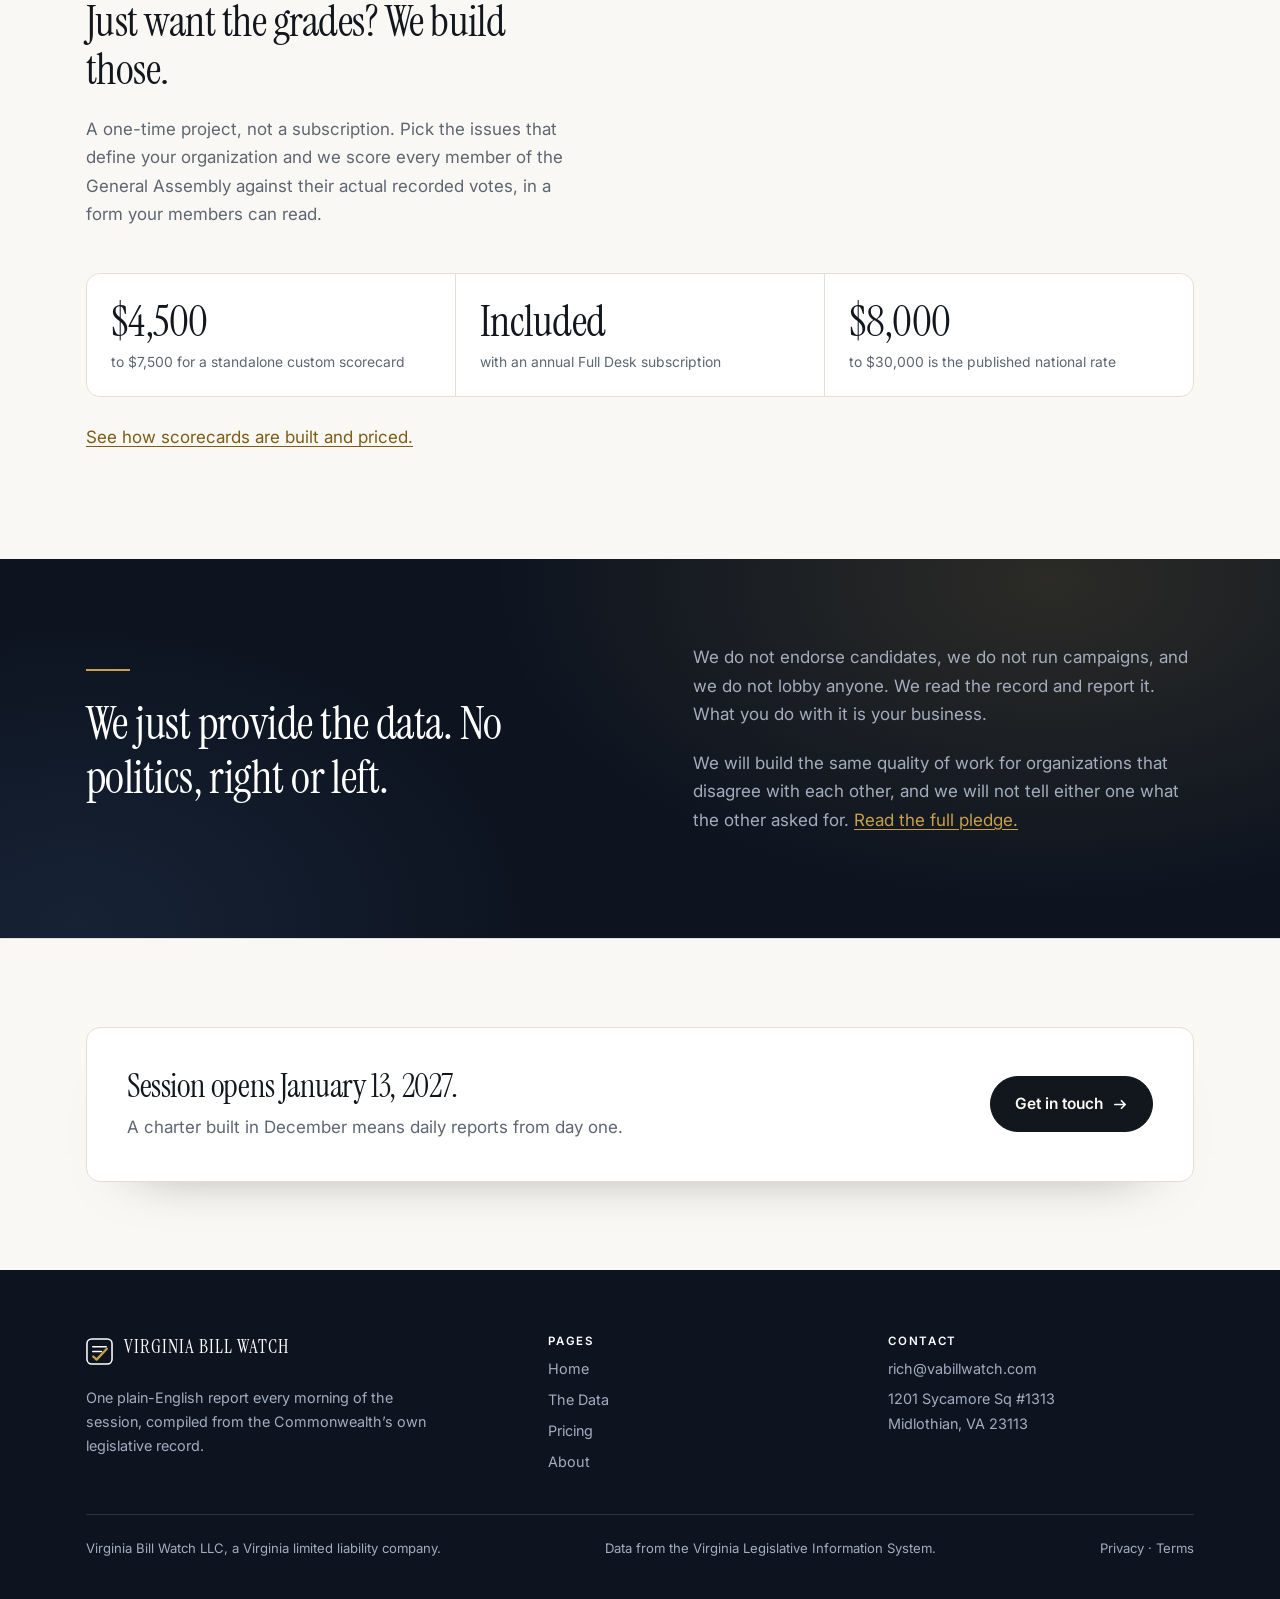
==== commit 8866940b: "Add privacy and terms pages, linked in every footer Co-Authored-By: Claude Opus 5.5 <noreply@anthrop" ====
--- a/index.html
+++ b/index.html
@@ -345,6 +345,7 @@
     <div class="foot-legal">
       <span>Virginia Bill Watch LLC, a Virginia limited liability company.</span>
       <span>Data from the Virginia Legislative Information System.</span>
+      <span><a href="privacy.html">Privacy</a> &middot; <a href="terms.html">Terms</a></span>
     </div>
   </div>
 </footer>
